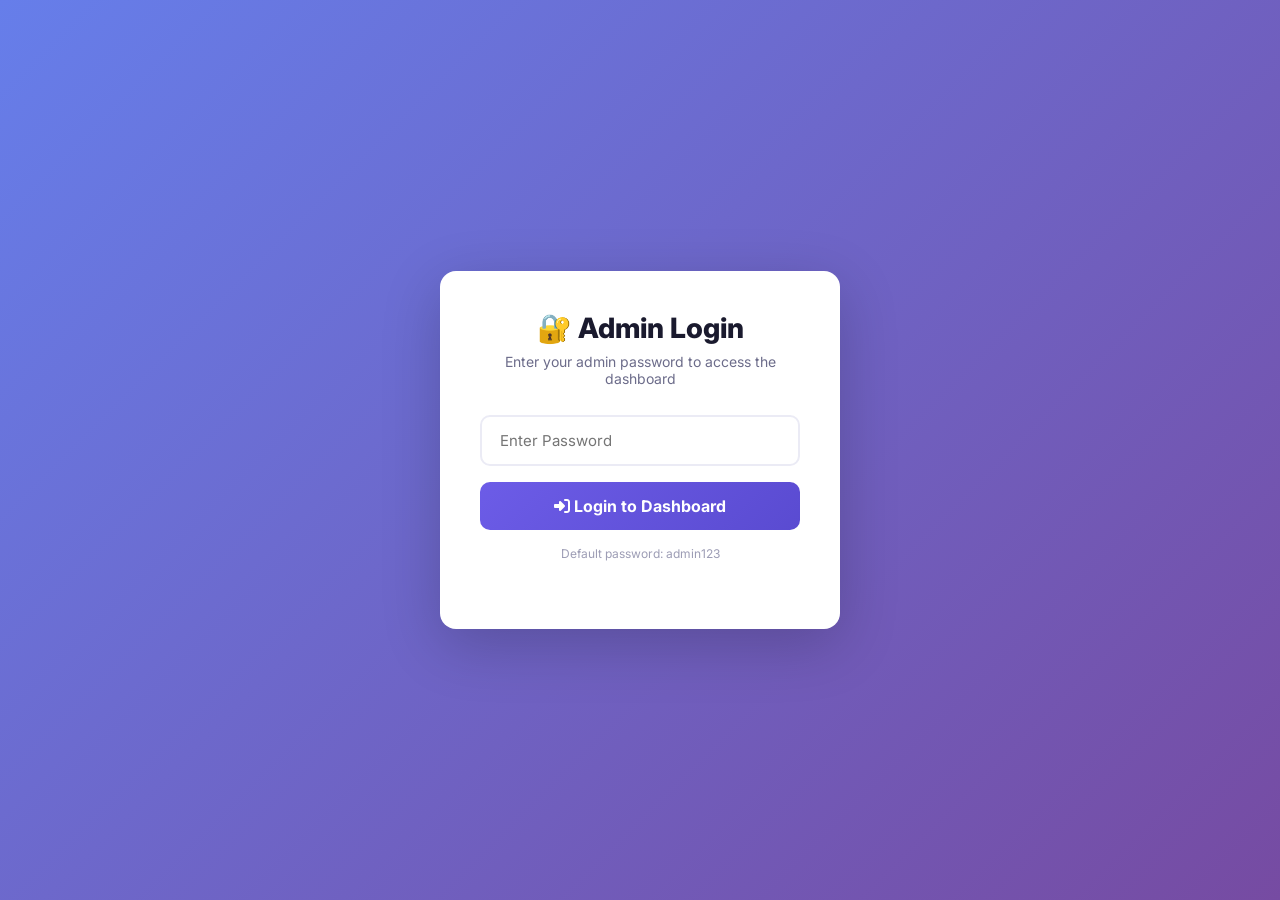
==== admin.html @ d9342a4a "Create admin.html" ====
<!DOCTYPE html>
<html lang="en">
<head>
    <meta charset="UTF-8">
    <meta name="viewport" content="width=device-width, initial-scale=1.0">
    <title>ShopElite Admin Panel</title>
    <link href="https://cdnjs.cloudflare.com/ajax/libs/font-awesome/6.4.0/css/all.min.css" rel="stylesheet">
    <link href="https://fonts.googleapis.com/css2?family=Inter:wght@400;500;600;700;800&display=swap" rel="stylesheet">
    <style>
        * { margin:0; padding:0; box-sizing:border-box; }
        body { font-family:'Inter',sans-serif; background:#f0f2f5; color:#1a1a2e; }
        .admin-container { display:flex; min-height:100vh; }
        .sidebar {
            width:260px;
            background:linear-gradient(180deg,#1a1a2e,#16213e);
            color:white;
            padding:24px 0;
            position:fixed;
            height:100vh;
            overflow-y:auto;
            z-index:100;
        }
        .sidebar-logo {
            padding:0 24px 24px;
            font-size:22px;
            font-weight:800;
            border-bottom:1px solid rgba(255,255,255,0.1);
            margin-bottom:16px;
        }
        .sidebar-logo span { color:#6C5CE7; }
        .sidebar-nav a {
            display:flex;
            align-items:center;
            gap:12px;
            padding:12px 24px;
            color:rgba(255,255,255,0.7);
            text-decoration:none;
            font-size:14px;
            font-weight:500;
            transition:all 0.3s;
        }
        .sidebar-nav a:hover,
        .sidebar-nav a.active {
            background:rgba(108,92,231,0.2);
            color:white;
            border-right:3px solid #6C5CE7;
        }
        .sidebar-nav a i { width:20px; text-align:center; }
        .main-content { flex:1; margin-left:260px; padding:24px; }
        .admin-header {
            display:flex;
            justify-content:space-between;
            align-items:center;
            margin-bottom:30px;
            background:white;
            padding:20px 24px;
            border-radius:12px;
            box-shadow:0 2px 8px rgba(0,0,0,0.06);
        }
        .admin-header h1 { font-size:24px; font-weight:700; }
        .stats-grid {
            display:grid;
            grid-template-columns:repeat(auto-fit,minmax(240px,1fr));
            gap:20px;
            margin-bottom:30px;
        }
        .stat-card {
            background:white;
            border-radius:12px;
            padding:24px;
            box-shadow:0 2px 8px rgba(0,0,0,0.06);
            display:flex;
            align-items:center;
            gap:16px;
        }
        .stat-icon {
            width:56px;
            height:56px;
            border-radius:12px;
            display:flex;
            align-items:center;
            justify-content:center;
            font-size:22px;
            color:white;
        }
        .stat-icon.blue { background:linear-gradient(135deg,#6C5CE7,#5A4BD1); }
        .stat-icon.green { background:linear-gradient(135deg,#00B894,#00CEC9); }
        .stat-icon.orange { background:linear-gradient(135deg,#FDCB6E,#F39C12); }
        .stat-icon.pink { background:linear-gradient(135deg,#FD79A8,#E84393); }
        .stat-info h3 { font-size:28px; font-weight:800; margin-bottom:4px; }
        .stat-info p { font-size:13px; color:#6c6c8a; }
        .data-card {
            background:white;
            border-radius:12px;
            padding:24px;
            box-shadow:0 2px 8px rgba(0,0,0,0.06);
            margin-bottom:24px;
        }
        .data-card h2 {
            font-size:18px;
            font-weight:700;
            margin-bottom:20px;
            padding-bottom:12px;
            border-bottom:1px solid #ebebf5;
        }
        table { width:100%; border-collapse:collapse; }
        th {
            text-align:left;
            padding:12px;
            font-size:12px;
            font-weight:600;
            color:#6c6c8a;
            text-transform:uppercase;
            letter-spacing:0.5px;
            background:#f5f5ff;
        }
        td {
            padding:12px;
            font-size:14px;
            border-bottom:1px solid #ebebf5;
        }
        .status-badge {
            display:inline-block;
            padding:4px 12px;
            border-radius:50px;
            font-size:12px;
            font-weight:600;
        }
        .status-confirmed { background:#e6f9f0; color:#00B894; }
        .status-shipped { background:#e6f0ff; color:#0984e3; }
        .status-delivered { background:#f0e6ff; color:#6C5CE7; }
        .status-cancelled { background:#ffe6e6; color:#E17055; }
        .btn-admin {
            padding:8px 16px;
            border-radius:8px;
            border:none;
            font-weight:600;
            font-size:13px;
            cursor:pointer;
            transition:all 0.3s;
            display:inline-flex;
            align-items:center;
            gap:6px;
        }
        .btn-view { background:#e6f0ff; color:#0984e3; }
        .btn-edit { background:#e6f9f0; color:#00B894; }
        .btn-delete { background:#ffe6e6; color:#E17055; }
        .refresh-btn {
            padding:10px 20px;
            background:linear-gradient(135deg,#6C5CE7,#5A4BD1);
            color:white;
            border:none;
            border-radius:8px;
            font-weight:600;
            cursor:pointer;
            font-size:14px;
        }
        .empty-state {
            text-align:center;
            padding:60px 20px;
            color:#9d9db5;
        }
        .empty-state i {
            font-size:48px;
            margin-bottom:16px;
            display:block;
        }
              #loginSection {
            display:flex;
            align-items:center;
            justify-content:center;
            min-height:100vh;
            background:linear-gradient(135deg,#667eea,#764ba2);
        }
        .login-box {
            background:white;
            padding:40px;
            border-radius:16px;
            box-shadow:0 16px 60px rgba(0,0,0,0.2);
            width:400px;
            max-width:90%;
            text-align:center;
        }
        .login-box h2 {
            font-size:28px;
            font-weight:800;
            margin-bottom:8px;
            color:#1a1a2e;
        }
        .login-box p {
            color:#6c6c8a;
            margin-bottom:28px;
            font-size:14px;
        }
        .login-box input {
            width:100%;
            padding:14px 18px;
            margin-bottom:16px;
            border:2px solid #ebebf5;
            border-radius:10px;
            font-size:15px;
            font-family:Inter,sans-serif;
            transition:all 0.3s;
            outline:none;
        }
        .login-box input:focus { border-color:#6C5CE7; }
        .login-box button {
            width:100%;
            padding:14px;
            background:linear-gradient(135deg,#6C5CE7,#5A4BD1);
            color:white;
            border:none;
            border-radius:10px;
            font-size:16px;
            font-weight:700;
            cursor:pointer;
            font-family:Inter,sans-serif;
        }
        .login-box .hint {
            margin-top:16px;
            font-size:12px;
            color:#9d9db5;
        }
        #adminDashboard { display:none; }
        .mobile-toggle {
            display:none;
            position:fixed;
            top:16px;
            left:16px;
            z-index:200;
            width:42px;
            height:42px;
            background:#6C5CE7;
            color:white;
            border:none;
            border-radius:10px;
            font-size:18px;
            cursor:pointer;
            align-items:center;
            justify-content:center;
        }
        @media(max-width:768px) {
            .sidebar {
                width:0;
                overflow:hidden;
                transition:width 0.3s;
                padding:0;
            }
            .sidebar.open {
                width:260px;
                padding:24px 0;
            }
            .main-content { margin-left:0; padding:16px; padding-top:70px; }
            .admin-header { flex-direction:column; gap:12px; text-align:center; }
            .stats-grid { grid-template-columns:1fr 1fr; }
            table { font-size:12px; }
            td, th { padding:8px 6px; }
            .mobile-toggle { display:flex; }
        }
        @media(max-width:480px) {
            .stats-grid { grid-template-columns:1fr; }
            .stat-card { flex-direction:column; text-align:center; }
        }
    </style>
</head>
<body>

    <!-- Login Page -->
    <div id="loginSection">
        <div class="login-box">
            <h2>🔐 Admin Login</h2>
            <p>Enter your admin password to access the dashboard</p>
            <input type="password" id="adminPass" placeholder="Enter Password" onkeypress="if(event.key==='Enter') adminLogin()">
            <button onclick="adminLogin()">
                <i class="fas fa-sign-in-alt"></i> Login to Dashboard
            </button>
            <p class="hint">Default password: admin123</p>
        </div>
    </div>

    <!-- Admin Dashboard -->
    <div id="adminDashboard" class="admin-container">

        <button class="mobile-toggle" id="mobileToggle">
            <i class="fas fa-bars"></i>
        </button>

        <!-- Sidebar -->
        <aside class="sidebar" id="sidebar">
            <div class="sidebar-logo">
                ◆ Shop<span>Elite</span>
            </div>
            <nav class="sidebar-nav">
                <a href="#" class="active" onclick="showSection('dashboard', this)">
                    <i class="fas fa-chart-pie"></i> Dashboard
                </a>
                <a href="#" onclick="showSection('orders', this)">
                    <i class="fas fa-shopping-bag"></i> All Orders
                </a>
                <a href="#" onclick="showSection('subscribers', this)">
                    <i class="fas fa-envelope"></i> Subscribers
                </a>
                <a href="#" onclick="showSection('messages', this)">
                    <i class="fas fa-comment-dots"></i> Messages
                </a>
                <a href="#" onclick="showSection('settings', this)">
                    <i class="fas fa-cog"></i> Settings
                </a>
                <a href="/" target="_blank">
                    <i class="fas fa-external-link-alt"></i> View Store
                </a>
                <a href="#" onclick="adminLogout()">
                    <i class="fas fa-sign-out-alt"></i> Logout
                </a>
            </nav>
        </aside>

        <!-- Main Content -->
        <main class="main-content">

            <!-- Dashboard Section -->
            <div id="dashboardSection">
                <div class="admin-header">
                    <div>
                        <h1>📊 Dashboard</h1>
                        <p style="color:#6c6c8a;font-size:14px;margin-top:4px;">Welcome back Admin! Here is your store overview.</p>
                    </div>
                    <button class="refresh-btn" onclick="loadDashboard()">
                        <i class="fas fa-sync-alt"></i> Refresh
                    </button>
                </div>
                <div class="stats-grid">
                    <div class="stat-card">
                        <div class="stat-icon blue">
                            <i class="fas fa-shopping-bag"></i>
                        </div>
                        <div class="stat-info">
                            <h3 id="statOrders">0</h3>
                            <p>Total Orders</p>
                        </div>
                    </div>
                    <div class="stat-card">
                        <div class="stat-icon green">
                            <i class="fas fa-rupee-sign"></i>
                        </div>
                        <div class="stat-info">
                            <h3 id="statRevenue">Rs.0</h3>
                            <p>Total Revenue</p>
                        </div>
                    </div>
                    <div class="stat-card">
                        <div class="stat-icon orange">
                            <i class="fas fa-users"></i>
                        </div>
                        <div class="stat-info">
                            <h3 id="statCustomers">0</h3>
                            <p>Total Customers</p>
                        </div>
                    </div>
                    <div class="stat-card">
                        <div class="stat-icon pink">
                            <i class="fas fa-envelope"></i>
                        </div>
                        <div class="stat-info">
                            <h3 id="statSubs">0</h3>
                            <p>Subscribers</p>
                        </div>
                    </div>
                </div>
                <div class="data-card">
                    <h2><i class="fas fa-clock"></i> Recent Orders</h2>
                    <div id="recentOrdersTable"></div>
                </div>
            </div>

            <!-- Orders Section -->
            <div id="ordersSection" style="display:none;">
                <div class="admin-header">
                    <div>
                        <h1>🛍️ All Orders</h1>
                        <p style="color:#6c6c8a;font-size:14px;margin-top:4px;">Manage and track all customer orders</p>
                    </div>
                    <button class="refresh-btn" onclick="loadOrders()">
                        <i class="fas fa-sync-alt"></i> Refresh
                    </button>
                </div>
                <div class="data-card">
                    <div id="allOrdersTable"></div>
                </div>
            </div>

            <!-- Subscribers Section -->
            <div id="subscribersSection" style="display:none;">
                <div class="admin-header">
                    <div>
                        <h1>📧 Newsletter Subscribers</h1>
                        <p style="color:#6c6c8a;font-size:14px;margin-top:4px;">People who subscribed to your newsletter</p>
                    </div>
                    <button class="refresh-btn" onclick="loadSubscribers()">
                        <i class="fas fa-sync-alt"></i> Refresh
                    </button>
                </div>
                <div class="data-card">
                    <div id="subscribersList"></div>
                </div>
            </div>

            <!-- Messages Section -->
            <div id="messagesSection" style="display:none;">
                <div class="admin-header">
                    <div>
                        <h1>💬 Contact Messages</h1>
                        <p style="color:#6c6c8a;font-size:14px;margin-top:4px;">Messages from your customers</p>
                    </div>
                    <button class="refresh-btn" onclick="loadMessages()">
                        <i class="fas fa-sync-alt"></i> Refresh
                    </button>
                </div>
                <div class="data-card">
                    <div id="messagesList"></div>
                </div>
            </div>

            <!-- Settings Section -->
            <div id="settingsSection" style="display:none;">
                <div class="admin-header">
                    <h1>⚙️ Settings</h1>
                </div>
                <div class="data-card">
                    <h2>💳 Razorpay Payment Settings</h2>
                    <p style="color:#6c6c8a;margin-bottom:16px;font-size:14px;">
                        To enable real payments, add your Razorpay keys
                    </p>
                    <div style="background:#f5f5ff;padding:20px;border-radius:10px;font-family:monospace;font-size:13px;line-height:2;">
                        <strong>Step 1:</strong> Go to razorpay.com and sign up<br>
                        <strong>Step 2:</strong> Settings → API Keys → Generate Test Key<br>
                        <strong>Step 3:</strong> Open js/app.js on GitHub<br>
                        <strong>Step 4:</strong> Find: rzp_test_YourTestKeyHere<br>
                        <strong>Step 5:</strong> Replace with your actual Key ID<br>
                        <strong>Step 6:</strong> Save and deploy
                    </div>
                </div>
                <div class="data-card">
                    <h2>🛍️ How to Add Products</h2>
                    <div style="background:#f5f5ff;padding:20px;border-radius:10px;font-size:14px;line-height:2;color:#404060;">
                        <strong>Step 1:</strong> Go to your GitHub repository<br>
                        <strong>Step 2:</strong> Open js/app.js file<br>
                        <strong>Step 3:</strong> Click pencil icon to edit<br>
                        <strong>Step 4:</strong> Find the products array at top<br>
                        <strong>Step 5:</strong> Add or edit product details<br>
                        <strong>Step 6:</strong> Commit changes - website updates!
                    </div>
                </div>
                <div class="data-card">
                    <h2>🎨 How to Change Colors</h2>
                    <div style="background:#f5f5ff;padding:20px;border-radius:10px;font-size:14px;line-height:2;color:#404060;">
                        <strong>Step 1:</strong> Open css/style.css on GitHub<br>
                        <strong>Step 2:</strong> Find --primary: #6C5CE7 at top<br>
                        <strong>Step 3:</strong> Change color code to your color<br>
                        <strong>Step 4:</strong> Commit changes
                    </div>
                </div>
                <div class="data-card">
                    <h2>🔐 Change Admin Password</h2>
                    <div style="background:#fff3cd;padding:20px;border-radius:10px;font-size:14px;line-height:2;color:#404060;">
                        <strong>Step 1:</strong> Open admin.html on GitHub<br>
                        <strong>Step 2:</strong> Find: if (pass === 'admin123')<br>
                        <strong>Step 3:</strong> Replace admin123 with your password<br>
                        <strong>Step 4:</strong> Commit changes
                    </div>
                </div>
            </div>

        </main>
    </div>
      <script>
        const API_BASE = window.location.origin;

        function adminLogin() {
            const pass = document.getElementById('adminPass').value;
            if (pass === 'admin123') {
                document.getElementById('loginSection').style.display = 'none';
                document.getElementById('adminDashboard').style.display = 'flex';
                loadDashboard();
            } else {
                alert('Wrong password! Try: admin123');
            }
        }

        function adminLogout() {
            document.getElementById('loginSection').style.display = 'flex';
            document.getElementById('adminDashboard').style.display = 'none';
        }

        function showSection(section, clickedLink) {
            document.getElementById('dashboardSection').style.display = 'none';
            document.getElementById('ordersSection').style.display = 'none';
            document.getElementById('subscribersSection').style.display = 'none';
            document.getElementById('messagesSection').style.display = 'none';
            document.getElementById('settingsSection').style.display = 'none';
            document.getElementById(section + 'Section').style.display = 'block';
            document.querySelectorAll('.sidebar-nav a').forEach(a => a.classList.remove('active'));
            if (clickedLink) clickedLink.classList.add('active');
            if (section === 'dashboard') loadDashboard();
            if (section === 'orders') loadOrders();
            if (section === 'subscribers') loadSubscribers();
            if (section === 'messages') loadMessages();
            if (window.innerWidth <= 768) {
                document.getElementById('sidebar').classList.remove('open');
            }
        }

        function loadDashboard() {
            const orders = JSON.parse(localStorage.getItem('shopelite_orders') || '[]');
            const revenue = orders.reduce((s, o) => s + (o.total || 0), 0);
            const customers = new Set(orders.map(o => o.customer && o.customer.email).filter(Boolean)).size;
            document.getElementById('statOrders').textContent = orders.length;
            document.getElementById('statRevenue').textContent = 'Rs.' + revenue.toLocaleString();
            document.getElementById('statCustomers').textContent = customers;
            document.getElementById('statSubs').textContent = '0';
            renderOrdersTable(orders.slice(-10).reverse(), 'recentOrdersTable');
        }

        function loadOrders() {
            const orders = JSON.parse(localStorage.getItem('shopelite_orders') || '[]');
            renderOrdersTable(orders.reverse(), 'allOrdersTable');
        }

        function renderOrdersTable(orders, containerId) {
            const container = document.getElementById(containerId);
            if (!orders || orders.length === 0) {
                container.innerHTML = `
                    <div class="empty-state">
                        <i class="fas fa-shopping-bag"></i>
                        <p>No orders yet</p>
                        <p style="font-size:13px;margin-top:8px;">Orders will appear here when customers buy</p>
                    </div>`;
                return;
            }
            container.innerHTML = `
                <div style="overflow-x:auto;">
                <table>
                    <thead>
                        <tr>
                            <th>Order ID</th>
                            <th>Customer</th>
                            <th>Items</th>
                            <th>Total</th>
                            <th>Status</th>
                            <th>Date</th>
                        </tr>
                    </thead>
                    <tbody>
                        ${orders.map(o => `
                            <tr>
                                <td><strong>${o.orderId || o.id || 'N/A'}</strong></td>
                                <td>
                                    ${o.customer ? o.customer.name : 'N/A'}
                                    <br>
                                    <small style="color:#6c6c8a;">${o.customer ? o.customer.phone || '' : ''}</small>
                                </td>
                                <td>${o.items ? o.items.length : 0} items</td>
                                <td><strong>Rs.${(o.total || 0).toLocaleString()}</strong></td>
                                <td>
                                    <span class="status-badge status-${o.status || 'confirmed'}">
                                        ${o.status || 'Confirmed'}
                                    </span>
                                </td>
                                <td>${o.date ? new Date(o.date).toLocaleDateString() : 'N/A'}</td>
                            </tr>
                        `).join('')}
                    </tbody>
                </table>
                </div>
            `;
        }

        function loadSubscribers() {
            const container = document.getElementById('subscribersList');
            container.innerHTML = `
                <div class="empty-state">
                    <i class="fas fa-envelope"></i>
                    <p>Connect backend to see subscribers</p>
                    <p style="font-size:13px;margin-top:8px;">Subscriber emails are saved when backend is running</p>
                </div>`;
        }

        function loadMessages() {
            const container = document.getElementById('messagesList');
            container.innerHTML = `
                <div class="empty-state">
                    <i class="fas fa-comment-dots"></i>
                    <p>Connect backend to see messages</p>
                    <p style="font-size:13px;margin-top:8px;">Contact form messages will appear here</p>
                </div>`;
        }

        document.getElementById('mobileToggle').addEventListener('click', () => {
            document.getElementById('sidebar').classList.toggle('open');
        });

        document.addEventListener('click', (e) => {
            const sidebar = document.getElementById('sidebar');
            const toggle = document.getElementById('mobileToggle');
            if (window.innerWidth <= 768) {
                if (!sidebar.contains(e.target) && !toggle.contains(e.target)) {
                    sidebar.classList.remove('open');
                }
            }
        });
    </script>
</body>
</html>
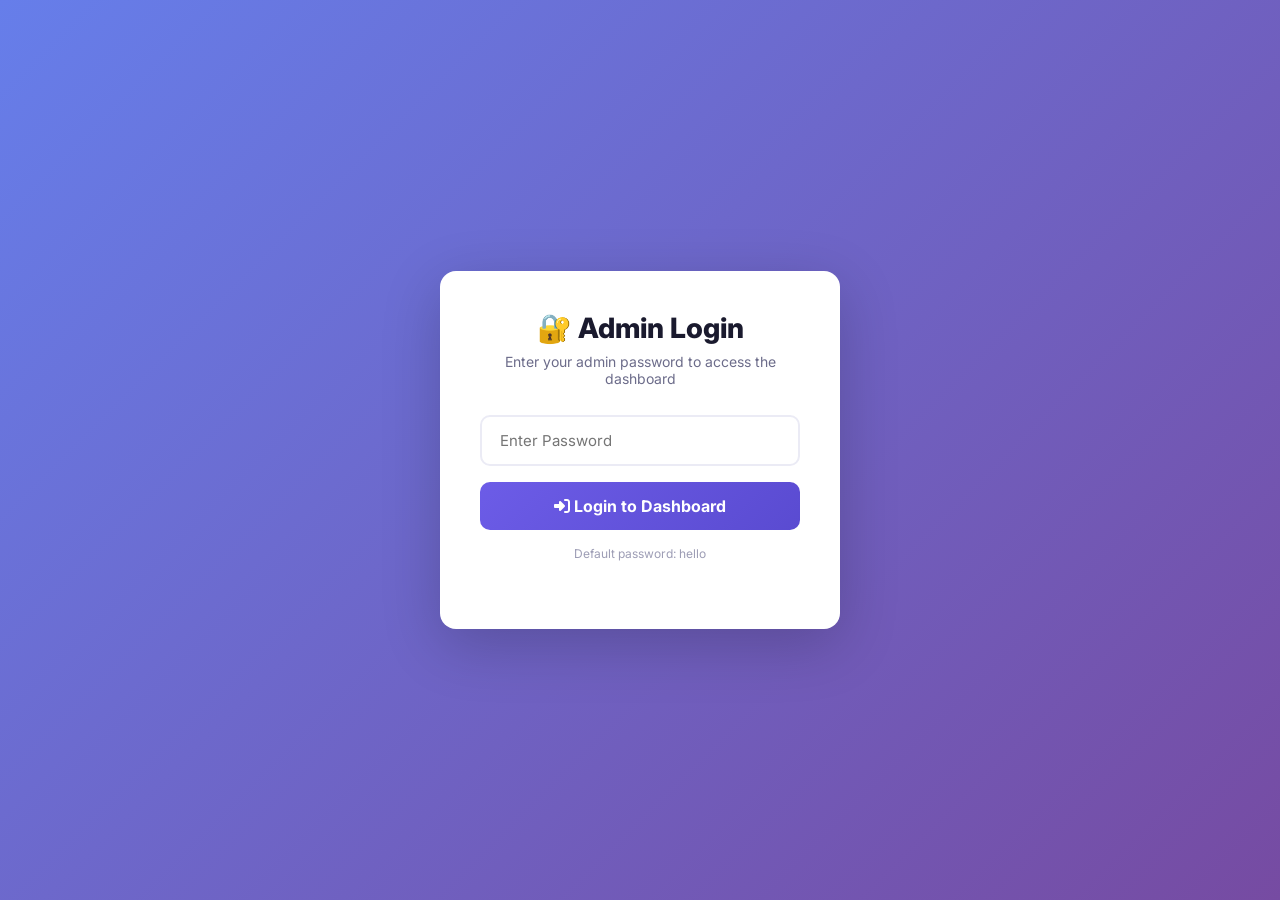
==== commit 1173e930: "Update admin.html" ====
--- a/admin.html
+++ b/admin.html
@@ -274,7 +274,7 @@
             <button onclick="adminLogin()">
                 <i class="fas fa-sign-in-alt"></i> Login to Dashboard
             </button>
-            <p class="hint">Default password: admin123</p>
+            <p class="hint">Default password: hello</p>
         </div>
     </div>
 
